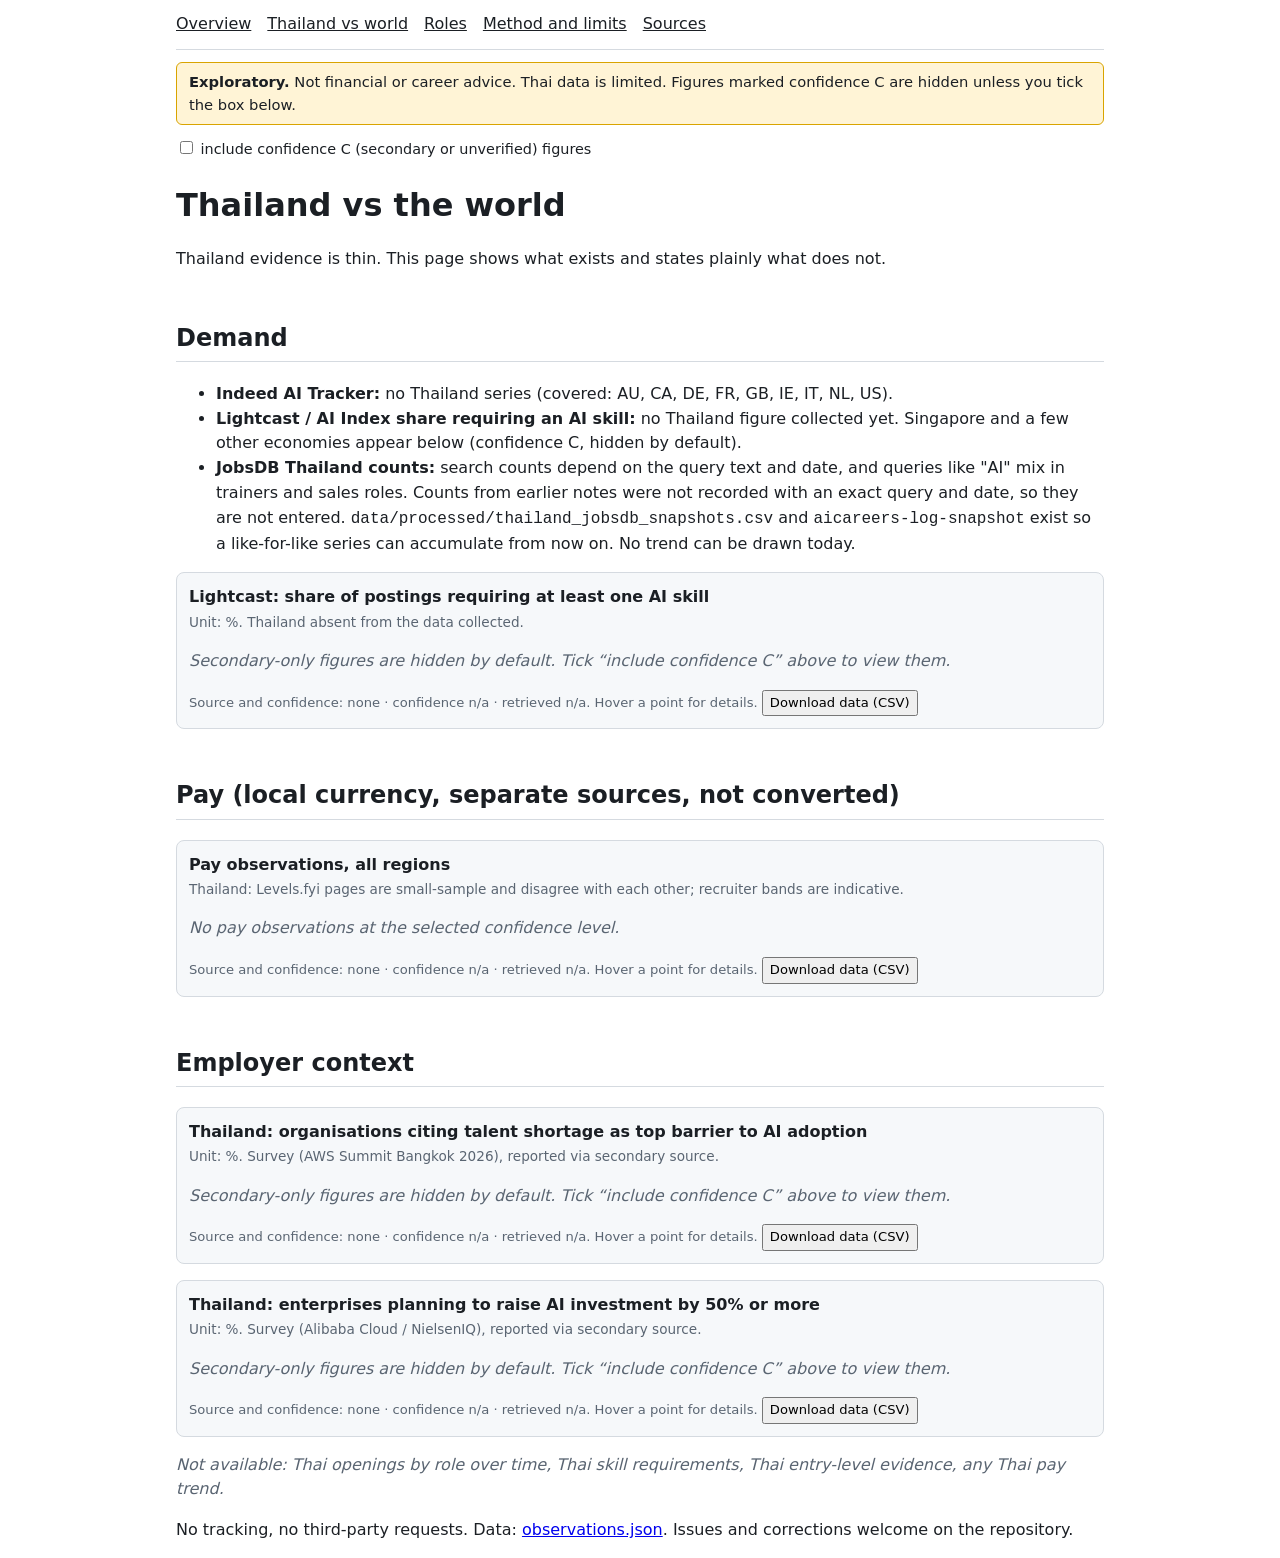
==== site/compare.html @ 40ce4fb6 "Scaffold ai-careers-eda: schema, Indeed ingest, static site, tests Indeed AI Tracker loaded from pri" ====
<!doctype html><html lang="en"><head><meta charset="utf-8"><meta name="viewport" content="width=device-width,initial-scale=1">
<title>Thailand vs world | AI careers EDA</title><link rel="stylesheet" href="style.css"></head><body>
<header><nav><a href="index.html">Overview</a><a href="compare.html">Thailand vs world</a><a href="index.html#roles">Roles</a><a href="index.html#limits">Method and limits</a><a href="index.html#sources">Sources</a></nav><div class="banner"><strong>Exploratory.</strong> Not financial or career advice. Thai data is limited. Figures marked confidence C are hidden unless you tick the box below.</div><label class="ctl"><input type="checkbox" id="incl-c"> include confidence C (secondary or unverified) figures</label></header>
<main><h1>Thailand vs the world</h1>
<p>Thailand evidence is thin. This page shows what exists and states plainly what does not.</p>
<h2>Demand</h2>
<ul><li><strong>Indeed AI Tracker:</strong> no Thailand series (covered: AU, CA, DE, FR, GB, IE, IT, NL, US).</li>
<li><strong>Lightcast / AI Index share requiring an AI skill:</strong> no Thailand figure collected yet. Singapore and a few other economies appear below (confidence C, hidden by default).</li>
<li><strong>JobsDB Thailand counts:</strong> search counts depend on the query text and date, and queries like "AI" mix in trainers and sales roles. Counts from earlier notes were not recorded with an exact query and date, so they are not entered. <code>data/processed/thailand_jobsdb_snapshots.csv</code> and <code>aicareers-log-snapshot</code> exist so a like-for-like series can accumulate from now on. No trend can be drawn today.</li></ul>
<div data-chart="bars" data-metric="ai_skill_share" data-title="Lightcast: share of postings requiring at least one AI skill" data-sub="Unit: %. Thailand absent from the data collected." data-name="compare_lightcast"></div>
<h2>Pay (local currency, separate sources, not converted)</h2>
<div data-chart="pay" data-title="Pay observations, all regions" data-sub="Thailand: Levels.fyi pages are small-sample and disagree with each other; recruiter bands are indicative." data-name="compare_pay"></div>
<h2>Employer context</h2>
<div data-chart="bars" data-metric="org_share_cites_talent_shortage" data-title="Thailand: organisations citing talent shortage as top barrier to AI adoption" data-sub="Unit: %. Survey (AWS Summit Bangkok 2026), reported via secondary source." data-name="th_talent"></div>
<div data-chart="bars" data-metric="org_share_plan_ai_invest_up_50" data-title="Thailand: enterprises planning to raise AI investment by 50% or more" data-sub="Unit: %. Survey (Alibaba Cloud / NielsenIQ), reported via secondary source." data-name="th_invest"></div>
<p class="gap">Not available: Thai openings by role over time, Thai skill requirements, Thai entry-level evidence, any Thai pay trend.</p></main><footer><p class="sub">No tracking, no third-party requests. Data: <a href="data/observations.json">observations.json</a>. Issues and corrections welcome on the repository.</p></footer>
<script src="app.js"></script></body></html>
---- site/style.css ----
:root{--bg:#fff;--fg:#1b1f24;--mut:#5a6572;--line:#d5dae0;--card:#f6f8fa;--warn:#fff4d6;--warnb:#d9a400;
--c0:#0072B2;--c1:#D55E00;--c2:#009E73;--c3:#CC79A7;--c4:#E69F00;--c5:#56B4E9;--c6:#6b6b6b;--c7:#000;--c8:#7a5195}
@media (prefers-color-scheme:dark){:root{--bg:#14171a;--fg:#e6e9ec;--mut:#9aa6b2;--line:#323a43;--card:#1c2126;--warn:#3a3213;--warnb:#a3801a;--c7:#fff;--c8:#bc90d6}}
*{box-sizing:border-box}body{margin:0;background:var(--bg);color:var(--fg);font:16px/1.55 system-ui,sans-serif}
main,header,footer{max-width:960px;margin:0 auto;padding:0 16px}
nav{display:flex;flex-wrap:wrap;gap:4px 16px;padding:12px 0;border-bottom:1px solid var(--line)}nav a{color:var(--fg)}
.banner{background:var(--warn);border:1px solid var(--warnb);padding:8px 12px;margin:12px 0;border-radius:6px;font-size:.92rem}
h1{margin:.6em 0 .2em}h2{margin-top:2em;border-bottom:1px solid var(--line);padding-bottom:4px}
.chart{background:var(--card);border:1px solid var(--line);border-radius:8px;padding:12px;margin:16px 0}
.chart h3{margin:0 0 2px;font-size:1rem}.chart .sub{color:var(--mut);font-size:.85rem}
.chart svg{width:100%;height:auto;display:block}.chart text{fill:var(--mut);font-size:11px}
.chart .foot{font-size:.82rem;color:var(--mut);margin-top:6px}.chart button{font:inherit;font-size:.82rem}
.legend{display:flex;flex-wrap:wrap;gap:4px 14px;font-size:.85rem;margin:6px 0}.legend i{display:inline-block;width:18px;height:3px;vertical-align:middle;margin-right:4px}
.gap{color:var(--mut);font-style:italic}
table{border-collapse:collapse;width:100%;font-size:.88rem;display:block;overflow-x:auto}td,th{border-bottom:1px solid var(--line);padding:4px 8px;text-align:left}
.ctl{margin:8px 0;font-size:.9rem}.tag{font-size:.75rem;border:1px solid var(--line);border-radius:4px;padding:0 4px}
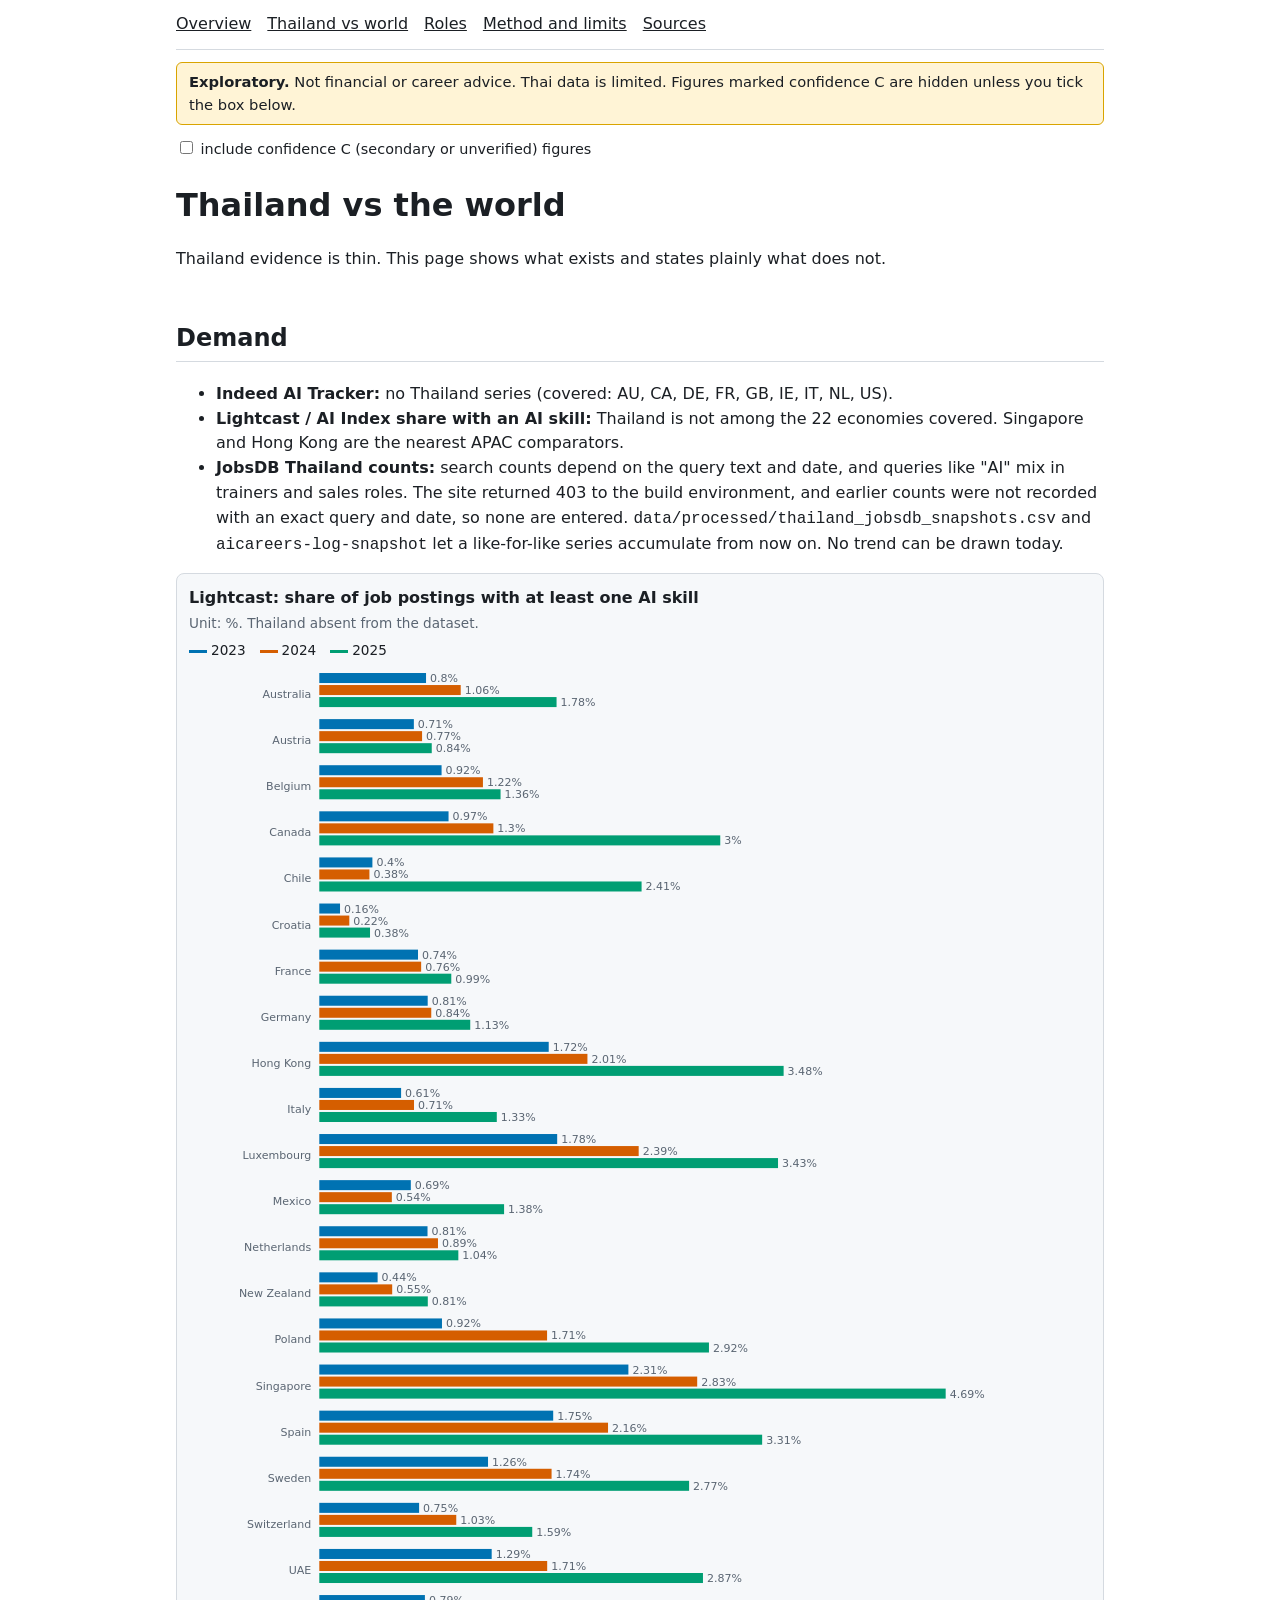
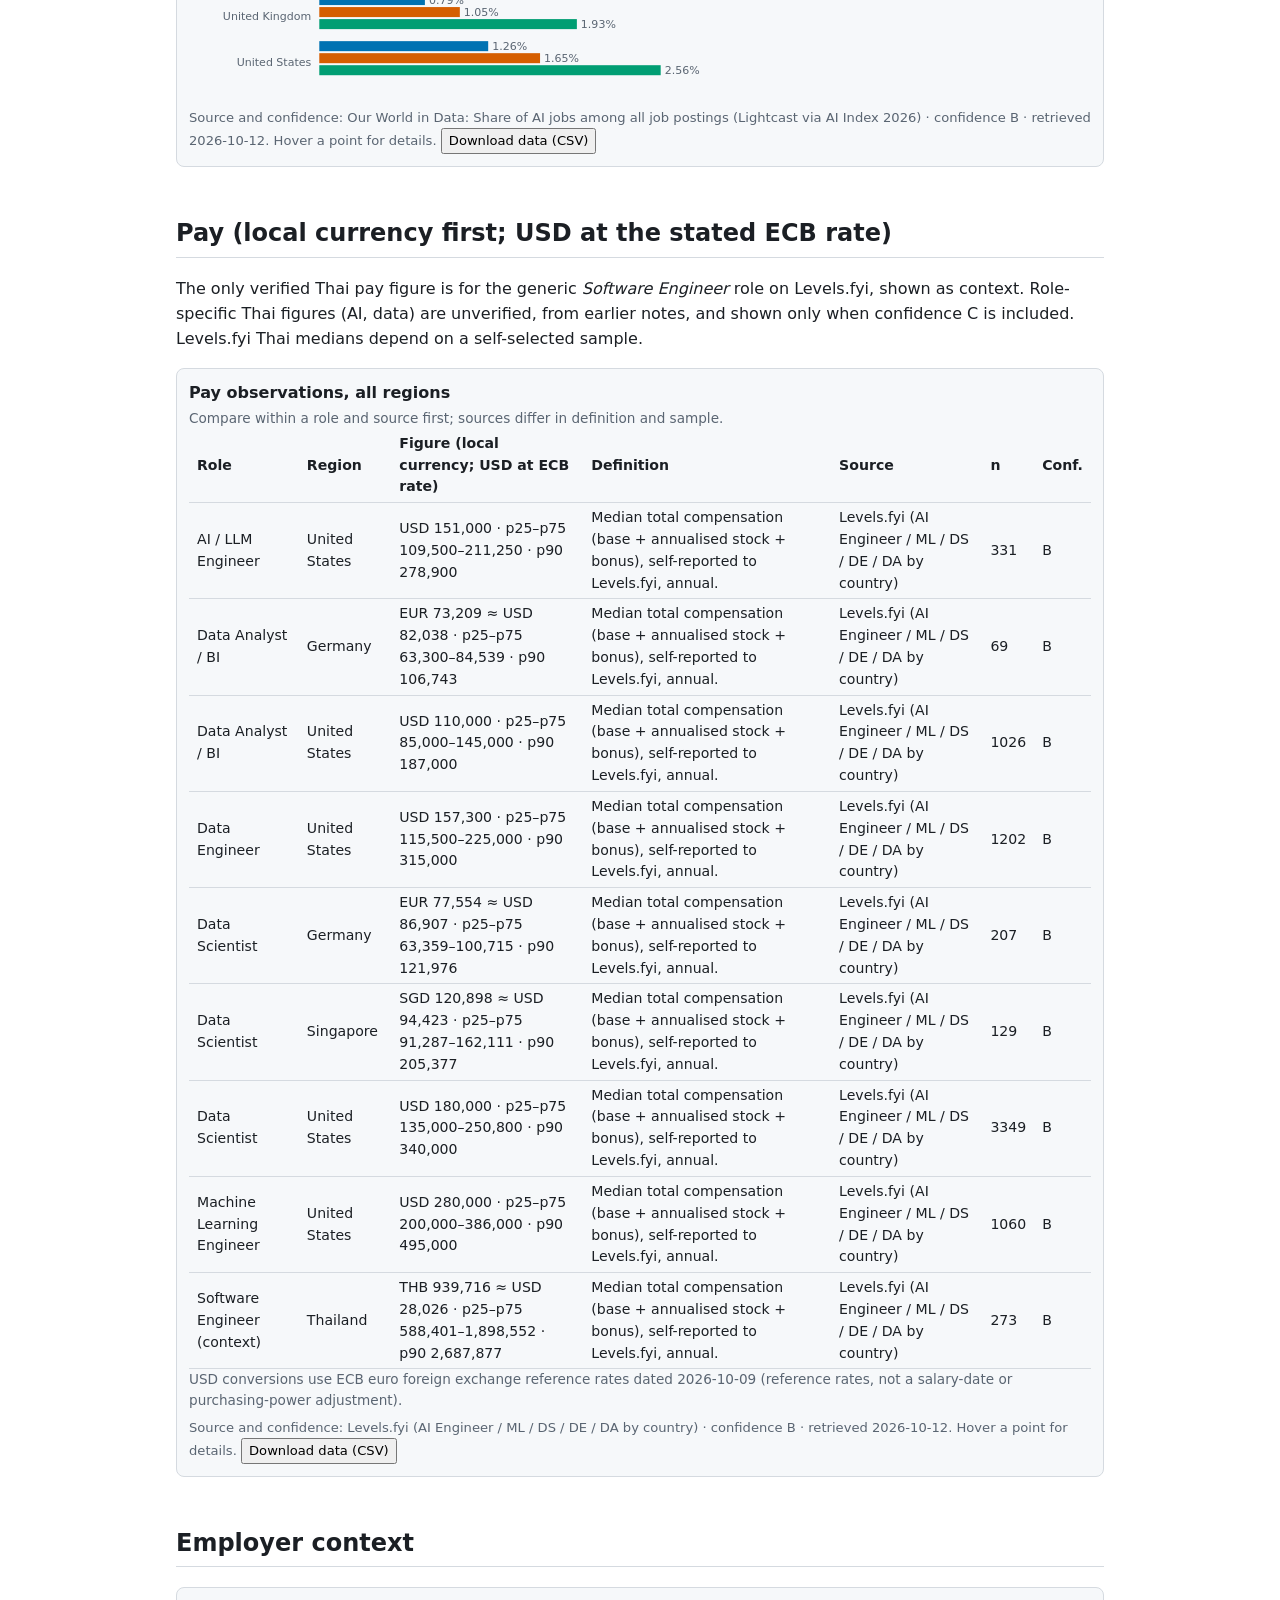
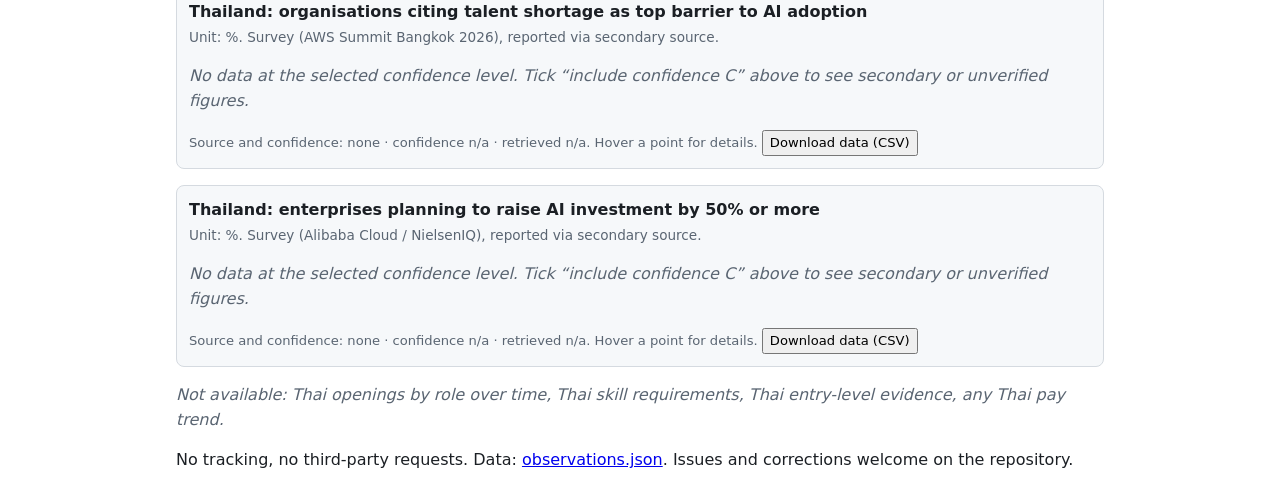
==== commit 2e98d1f1: "Verify against primary sources: Lightcast shares, AI Index skills, Stanford DEL, Levels.fyi, ECB FX " ====
--- a/site/compare.html
+++ b/site/compare.html
@@ -5,11 +5,12 @@
 <p>Thailand evidence is thin. This page shows what exists and states plainly what does not.</p>
 <h2>Demand</h2>
 <ul><li><strong>Indeed AI Tracker:</strong> no Thailand series (covered: AU, CA, DE, FR, GB, IE, IT, NL, US).</li>
-<li><strong>Lightcast / AI Index share requiring an AI skill:</strong> no Thailand figure collected yet. Singapore and a few other economies appear below (confidence C, hidden by default).</li>
-<li><strong>JobsDB Thailand counts:</strong> search counts depend on the query text and date, and queries like "AI" mix in trainers and sales roles. Counts from earlier notes were not recorded with an exact query and date, so they are not entered. <code>data/processed/thailand_jobsdb_snapshots.csv</code> and <code>aicareers-log-snapshot</code> exist so a like-for-like series can accumulate from now on. No trend can be drawn today.</li></ul>
-<div data-chart="bars" data-metric="ai_skill_share" data-title="Lightcast: share of postings requiring at least one AI skill" data-sub="Unit: %. Thailand absent from the data collected." data-name="compare_lightcast"></div>
-<h2>Pay (local currency, separate sources, not converted)</h2>
-<div data-chart="pay" data-title="Pay observations, all regions" data-sub="Thailand: Levels.fyi pages are small-sample and disagree with each other; recruiter bands are indicative." data-name="compare_pay"></div>
+<li><strong>Lightcast / AI Index share with an AI skill:</strong> Thailand is not among the 22 economies covered. Singapore and Hong Kong are the nearest APAC comparators.</li>
+<li><strong>JobsDB Thailand counts:</strong> search counts depend on the query text and date, and queries like "AI" mix in trainers and sales roles. The site returned 403 to the build environment, and earlier counts were not recorded with an exact query and date, so none are entered. <code>data/processed/thailand_jobsdb_snapshots.csv</code> and <code>aicareers-log-snapshot</code> let a like-for-like series accumulate from now on. No trend can be drawn today.</li></ul>
+<div data-chart="bars" data-metric="ai_skill_share" data-title="Lightcast: share of job postings with at least one AI skill" data-sub="Unit: %. Thailand absent from the dataset." data-name="compare_lightcast"></div>
+<h2>Pay (local currency first; USD at the stated ECB rate)</h2>
+<p>The only verified Thai pay figure is for the generic <em>Software Engineer</em> role on Levels.fyi, shown as context. Role-specific Thai figures (AI, data) are unverified, from earlier notes, and shown only when confidence C is included. Levels.fyi Thai medians depend on a self-selected sample.</p>
+<div data-chart="pay" data-title="Pay observations, all regions" data-sub="Compare within a role and source first; sources differ in definition and sample." data-name="compare_pay"></div>
 <h2>Employer context</h2>
 <div data-chart="bars" data-metric="org_share_cites_talent_shortage" data-title="Thailand: organisations citing talent shortage as top barrier to AI adoption" data-sub="Unit: %. Survey (AWS Summit Bangkok 2026), reported via secondary source." data-name="th_talent"></div>
 <div data-chart="bars" data-metric="org_share_plan_ai_invest_up_50" data-title="Thailand: enterprises planning to raise AI investment by 50% or more" data-sub="Unit: %. Survey (Alibaba Cloud / NielsenIQ), reported via secondary source." data-name="th_invest"></div>
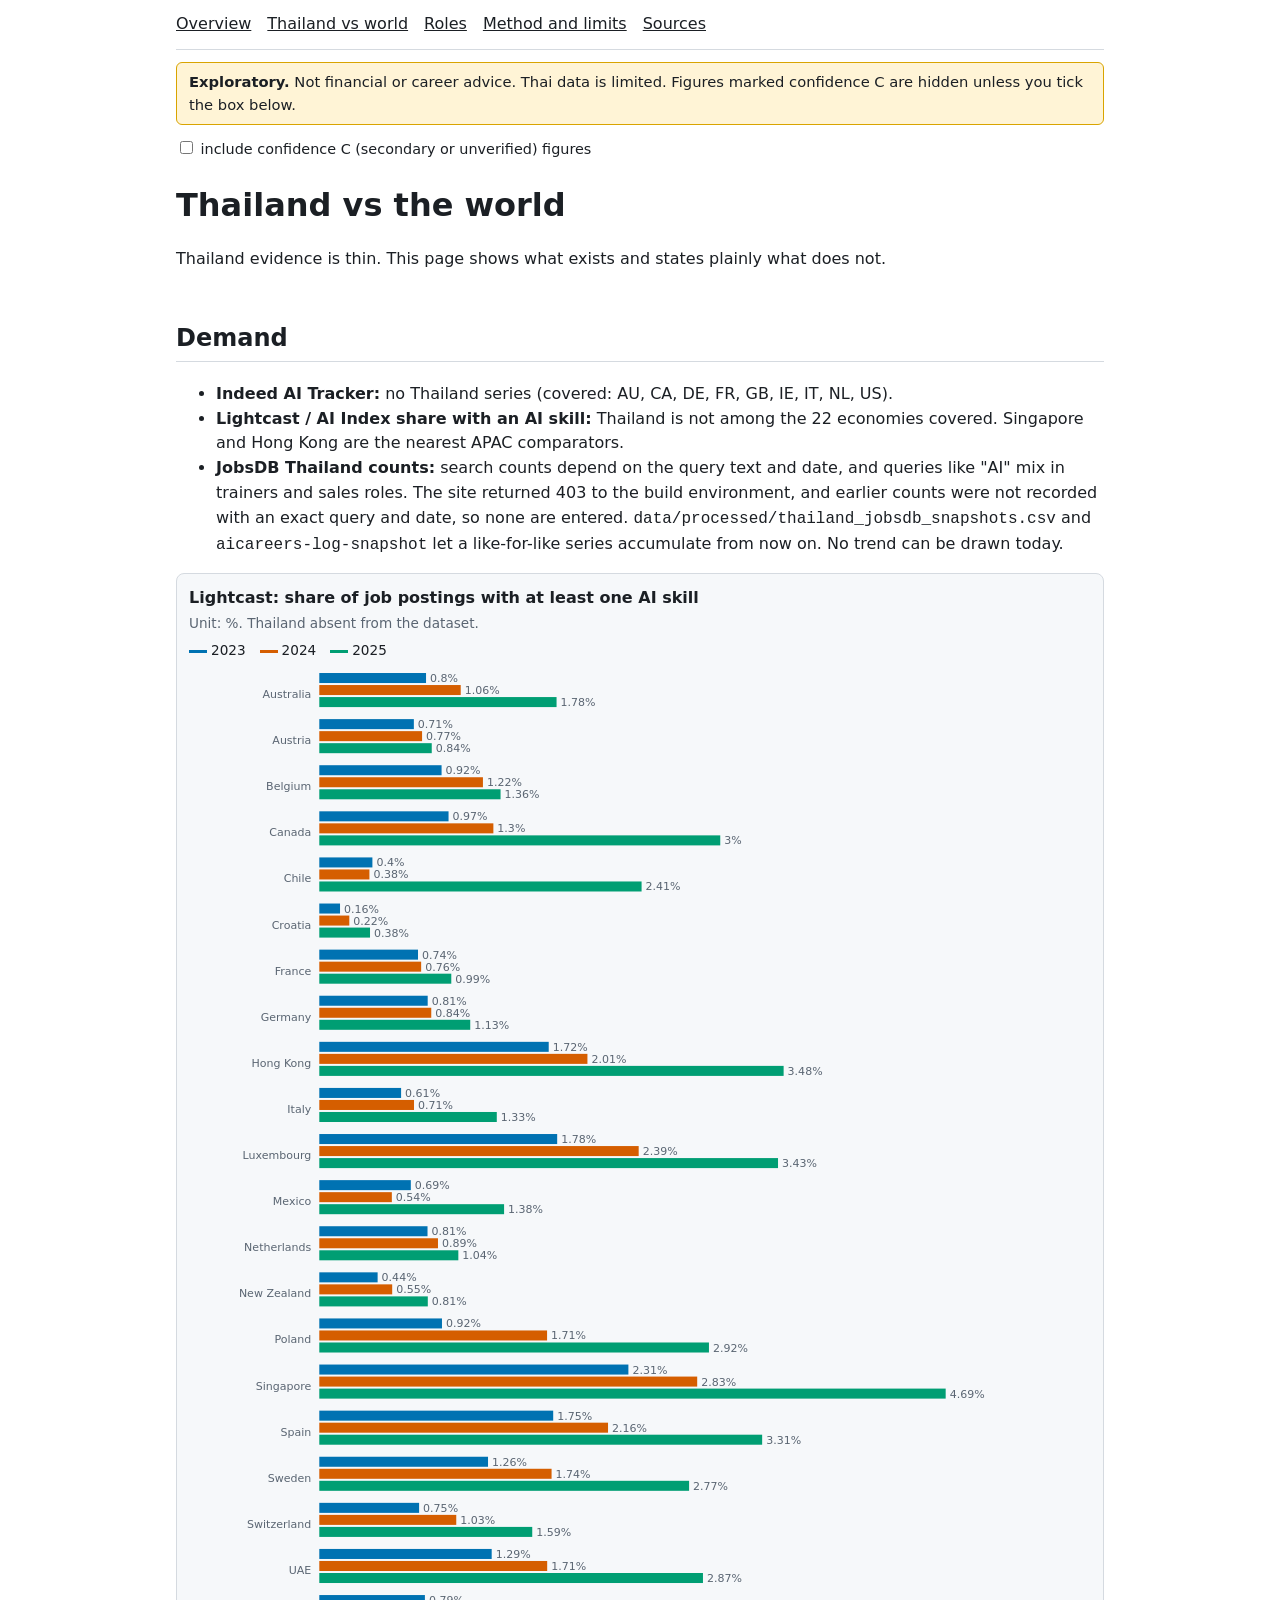
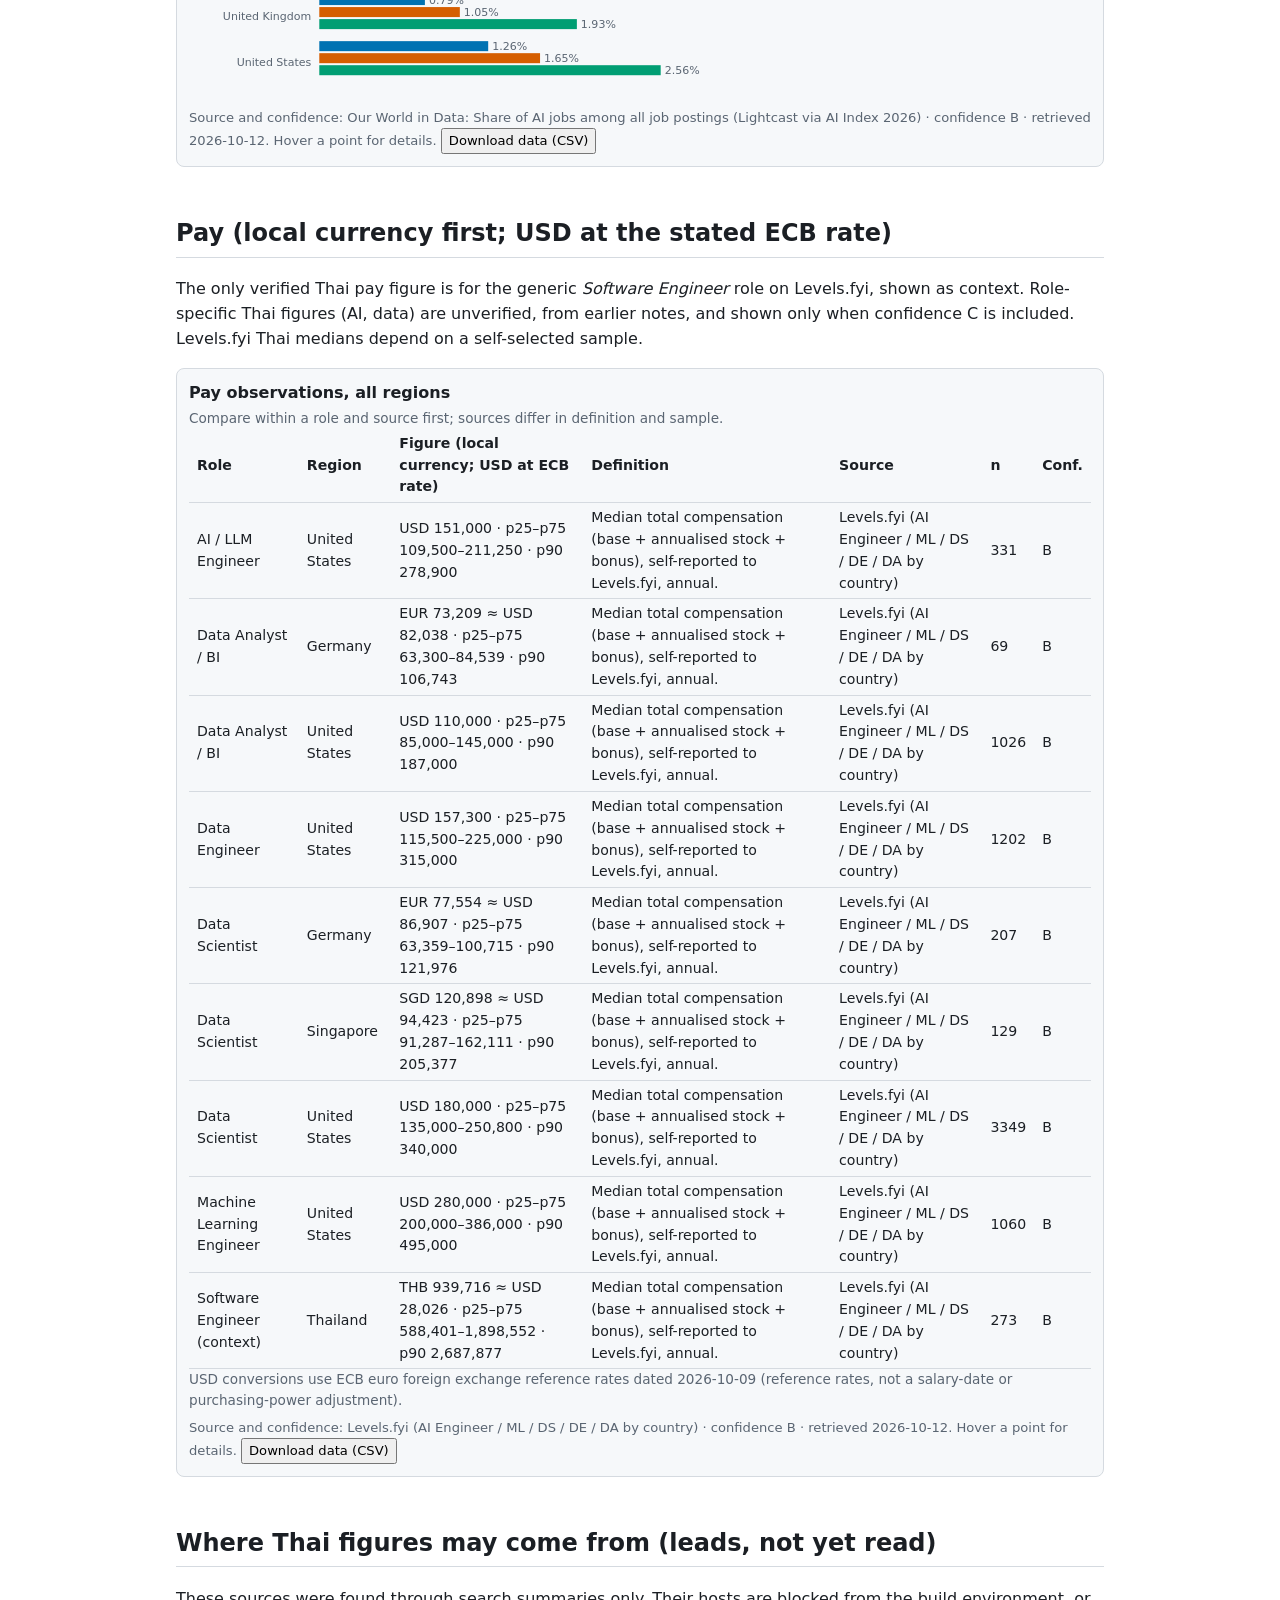
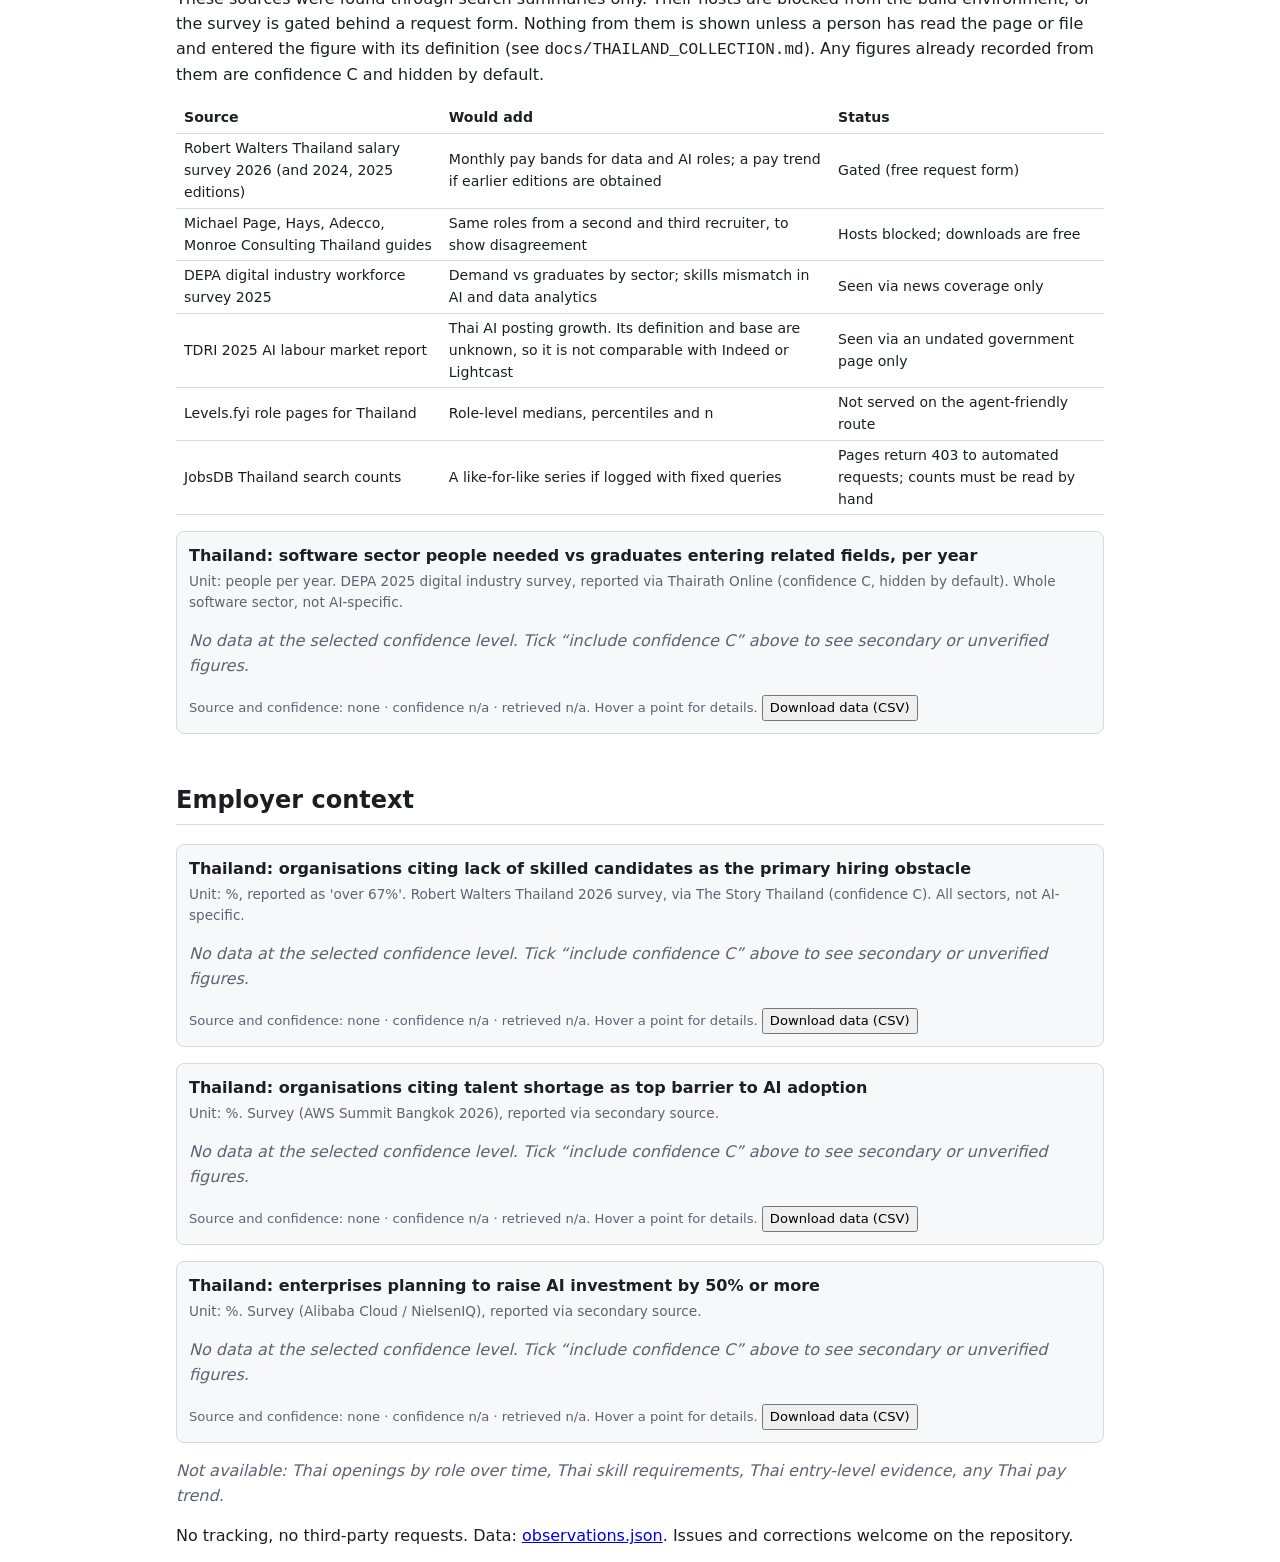
==== commit 0daa424c: "Thailand: leads, manual intake path, C-grade Thai figures from search summaries - Thai recruiter/off" ====
--- a/site/compare.html
+++ b/site/compare.html
@@ -11,7 +11,19 @@
 <h2>Pay (local currency first; USD at the stated ECB rate)</h2>
 <p>The only verified Thai pay figure is for the generic <em>Software Engineer</em> role on Levels.fyi, shown as context. Role-specific Thai figures (AI, data) are unverified, from earlier notes, and shown only when confidence C is included. Levels.fyi Thai medians depend on a self-selected sample.</p>
 <div data-chart="pay" data-title="Pay observations, all regions" data-sub="Compare within a role and source first; sources differ in definition and sample." data-name="compare_pay"></div>
+<h2>Where Thai figures may come from (leads, not yet read)</h2>
+<p>These sources were found through search summaries only. Their hosts are blocked from the build environment, or the survey is gated behind a request form. Nothing from them is shown unless a person has read the page or file and entered the figure with its definition (see <code>docs/THAILAND_COLLECTION.md</code>). Any figures already recorded from them are confidence C and hidden by default.</p>
+<table><thead><tr><th>Source</th><th>Would add</th><th>Status</th></tr></thead><tbody>
+<tr><td>Robert Walters Thailand salary survey 2026 (and 2024, 2025 editions)</td><td>Monthly pay bands for data and AI roles; a pay trend if earlier editions are obtained</td><td>Gated (free request form)</td></tr>
+<tr><td>Michael Page, Hays, Adecco, Monroe Consulting Thailand guides</td><td>Same roles from a second and third recruiter, to show disagreement</td><td>Hosts blocked; downloads are free</td></tr>
+<tr><td>DEPA digital industry workforce survey 2025</td><td>Demand vs graduates by sector; skills mismatch in AI and data analytics</td><td>Seen via news coverage only</td></tr>
+<tr><td>TDRI 2025 AI labour market report</td><td>Thai AI posting growth. Its definition and base are unknown, so it is not comparable with Indeed or Lightcast</td><td>Seen via an undated government page only</td></tr>
+<tr><td>Levels.fyi role pages for Thailand</td><td>Role-level medians, percentiles and n</td><td>Not served on the agent-friendly route</td></tr>
+<tr><td>JobsDB Thailand search counts</td><td>A like-for-like series if logged with fixed queries</td><td>Pages return 403 to automated requests; counts must be read by hand</td></tr>
+</tbody></table>
+<div data-chart="bars" data-metric="software_workforce_per_year" data-group="segment" data-title="Thailand: software sector people needed vs graduates entering related fields, per year" data-sub="Unit: people per year. DEPA 2025 digital industry survey, reported via Thairath Online (confidence C, hidden by default). Whole software sector, not AI-specific." data-name="th_software_workforce"></div>
 <h2>Employer context</h2>
+<div data-chart="bars" data-metric="org_share_cites_skill_shortage" data-title="Thailand: organisations citing lack of skilled candidates as the primary hiring obstacle" data-sub="Unit: %, reported as &#x27;over 67%&#x27;. Robert Walters Thailand 2026 survey, via The Story Thailand (confidence C). All sectors, not AI-specific." data-name="th_skill_shortage"></div>
 <div data-chart="bars" data-metric="org_share_cites_talent_shortage" data-title="Thailand: organisations citing talent shortage as top barrier to AI adoption" data-sub="Unit: %. Survey (AWS Summit Bangkok 2026), reported via secondary source." data-name="th_talent"></div>
 <div data-chart="bars" data-metric="org_share_plan_ai_invest_up_50" data-title="Thailand: enterprises planning to raise AI investment by 50% or more" data-sub="Unit: %. Survey (Alibaba Cloud / NielsenIQ), reported via secondary source." data-name="th_invest"></div>
 <p class="gap">Not available: Thai openings by role over time, Thai skill requirements, Thai entry-level evidence, any Thai pay trend.</p></main><footer><p class="sub">No tracking, no third-party requests. Data: <a href="data/observations.json">observations.json</a>. Issues and corrections welcome on the repository.</p></footer>
